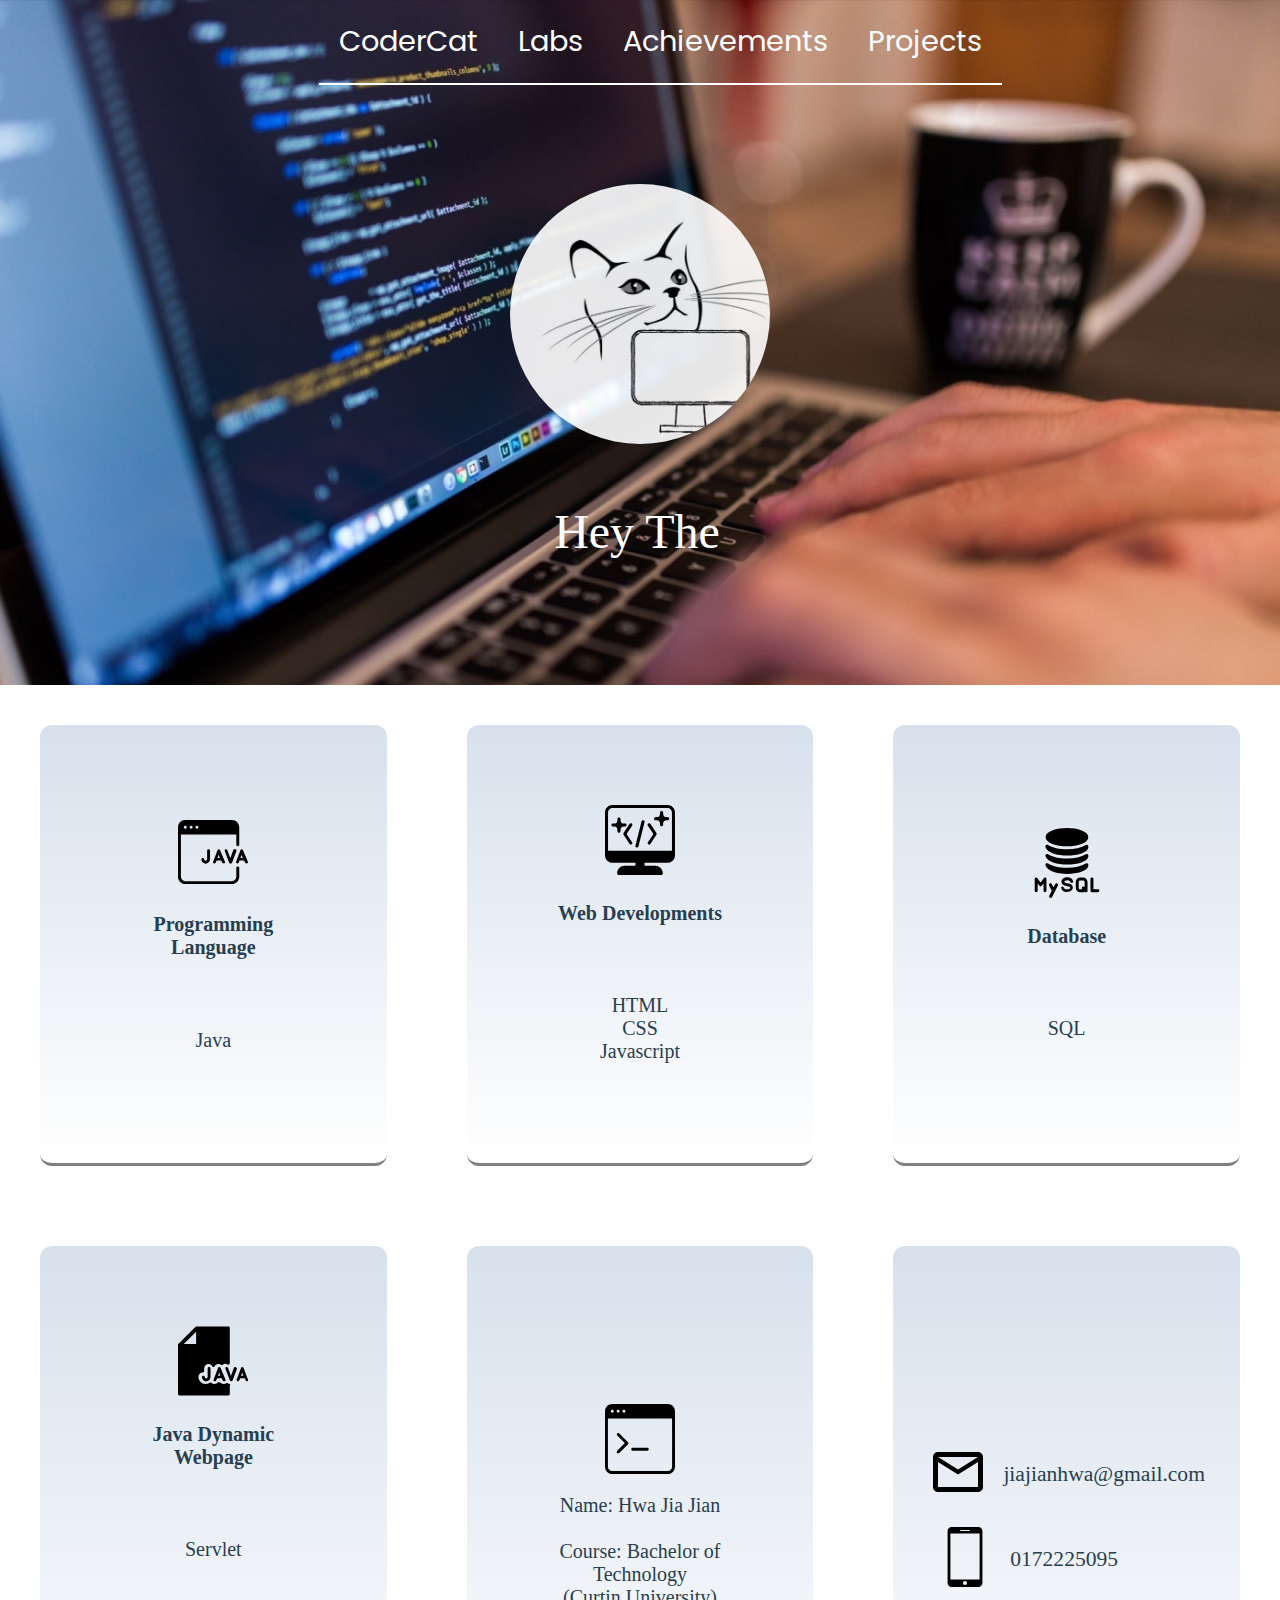
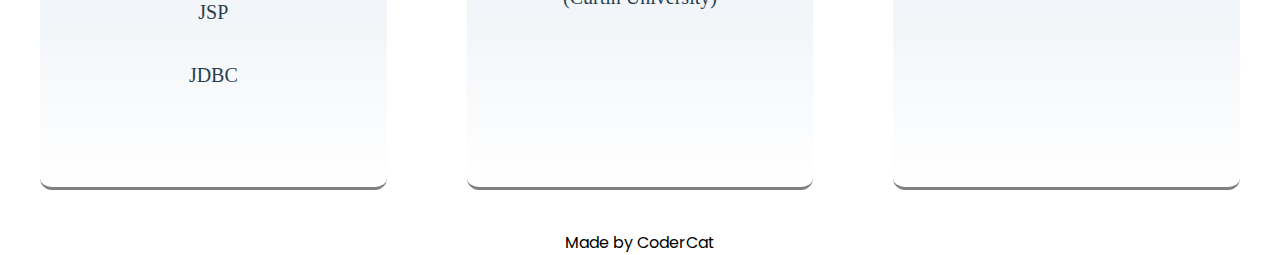
==== index.html @ d5ee4cfd "projectsincluded" ====
<!DOCTYPE html>

<html>
    <head>
        <meta charset="utf-8">
        <meta name="viewport" content="width=device-width, initial-scale=1">

        <link href="https://fonts.googleapis.com/css2?family=Roboto:wght@300&display=swap" rel="stylesheet">
        <link rel="preconnect" href="https://fonts.gstatic.com">
<link href="https://fonts.googleapis.com/css2?family=Poppins:wght@200&display=swap" rel="stylesheet">
        <link rel="stylesheet" type="text/css" href="style.css">

        <title>Jian | Programmer</title>
    </head>

    <body>
      <section class="main-section">
        <nav class="main-nav">
          <ul class="main-nav-container">
              <li><a href=".">CoderCat</a></li>
              <li><a href="labs.html">Labs</a></li>
              <li><a href="achievements.html">Achievements</a></li>
              <li><a href="project.html">Projects</a></li>
              
          </ul>
        </nav>

        <section class="title">
          <div class="title-background"></div>
          
          <div class="main-container">
            <div class="logo"></div>
            <!-- <h1 class="main-title">Programmer & Learner</h1>   -->
            <div class='console-container'>
              <span id='titleText'></span>
              <div class='console-underscore' id='console'>&#95;</div>
            </div>
          </div>
          
        </section>
      </section>
    
      <section class="self-introduction-section">
          <!-- <div class="selfintro-inner-bg">
            <div class="self-introduction-container">
              <h1 class="self-introduction-title">I am <span class="emphasize">Jian</span></h1>
              <p><span class="emphasize">C</span>oder, <span class="emphasize">L</span>earner</p>
              
            </div>
          </div> -->
  
          <div class="skills-container">
            <div class="skillsElement java-container">
              <div class="java-logo"></div>
              <h4>Programming Language</h4><br>
              <p>Java</p>
            </div>
  
            <div class="skillsElement web-container">
              <div class="webdev-logo"></div>
              <h4>Web Developments</h4><br>
              <p>HTML<br>CSS<br>Javascript</p>
            </div>
  
            <div class="skillsElement server-container">
              <div class="db-logo"></div>
              <h4>Database</h4><br>
              <p>SQL</p>
            </div>
  
            <div class="skillsElement javaWeb-container">
              <div class="javaWeb-logo"></div>
              <h4>Java Dynamic Webpage</h4><br>
              <p>Servlet</p>
              <p>JSP</p>
              <p>JDBC</p>
            </div>
  
            <div class="skillsElement etc-container">
              <div class="etc-logo"></div>
              <p>Name: Hwa Jia Jian<br><br>
                 Course: Bachelor of Technology<br>
                 (Curtin University)

              </p>
            </div>

            <div class="skillsElement contact-container">
              <div class="email-container">
                <div class="emaillogo logo">
                  <img src="Images/emailsvg.svg">
                </div>
              <div class="email">jiajianhwa@gmail.com</div>
                
              </div>
                
              <div class="phoneNum-container">
                <div class="phonelogo logo">
                  <img src="Images/smartphone-call.svg">
                </div>
              <div class="phonenumber">0172225095</div>
    

            </div>
  
          </div>
      </section>

      <!-- <section class="skills">
        <div class="skills-container">
          
          <div class="skills-background"></div>
          <div class="skillsElement java-container">
          <h4>Programming Language</h4><br>
          <p>Java</p>
          
          </div>
          <div class="skillsElement web-container">
            <h4>Web Developments</h4><br>
            <p>HTML<br>CSS<br>Javascript<br>Bootstrap</p>
          </div>
          <div class="skillsElement server-container">
            <h4>Database</h4><br>
            <p>SQL</p>
          </div>

          <div class="skillsElement backend-container">
            <h4>BackEnd</h4><br>
            <p>Servlet</p>
            <p>JSP</p>
            <p>JDBC</p>
          </div>
        </div>
          
      </section> -->
      <script type= "text/javascript" src="indexScript.js"></script>
      <script>
        consoleText(['Hey There!', 'I am Jian', 'A passionate programmer'], 'titleText',['white','white','white']);
    </script>
      <footer>Made by CoderCat</footer>
    </body>
</html>
---- style.css ----
html{
    font-family: 'Poppins', sans-serif;
    scroll-behavior: smooth; 
}

body{
    margin:0;
    
}

.main-section{
    background-image: url(Images/codingBackground.jpeg);
    background-repeat: no-repeat;
    background-size: cover;
}


/*-----------------Navigation bar---------------*/

.main-nav-container{
    display:flex;
    justify-content: center;
    margin:0;
    list-style:none;
    font-size: 1.2em;
    height: 10%;
    /* width:80%; */
}

.main-nav-container > li{
    padding: 20px;
    border-bottom: 2px solid white;
}

li > a{
    font-size: 1.5em;
}

li > a{
    color: #FFF;
    text-decoration: none;
}

@media only screen and (max-width: 500px) {
    .main-nav-container{
        font-size: 0.4em;
        
    }

    .main-container > .logo{
        height: 10vh;
        width: 10vh;
    }

    
    .programBtn > button{
        width: auto;
    }

    

}

.main-nav-container > li:hover{
    background-image: linear-gradient(#817984,#a99fa2,#b8adad);
    opacity: 0.8;
}


/* ----------End of Navigation bar----- */
/*index.html*/

/*-----------------Title---------------*/

.title{
    
    height: 600px;
    display: flex;
    flex-direction: column;
    align-items: center;
    justify-content: center;
    color: #FFF;
}


.main-container{
    
    display: flex;
    flex-direction: column;
    align-items: center; 
}


.main-container > .logo{
    background-image: url(Images/cat_logo.png);
    height: 260px;
    width: 260px;
    background-repeat: no-repeat;
    background-size: cover;
    border-radius: 50%;
    opacity: 0.9;
    margin-top: 2vh;
}

.main-container > .main-title{
    font-size: 2.5em;
}


@import url(https://fonts.googleapis.com/css?family=Khula:700);

.hidden {
    opacity:0;
  }

.console-container {
   
    font-family:Khula;
    font-size:3em;
    text-align:center;
    height:100px;
    width:600px;
    display:block;
    position:relative;
    color:white;
    top:30px;
    bottom:0;
    padding-left:30px;
    right:0;
    margin:30px auto;
  }

.console-underscore {
     display:inline-block;
    position:relative;
    top:-0.14em;
    left:10px;
  }


/*-----------------End of title---------------*/

/*-----------------Introduction---------------*/
.self-introduction-section{
    background-color: white;
    font-family: 'Lora', serif;
    
    
}

/*-----------------End of Introduction---------------*/

/* Skills */
.skills-container{
    color: #283e51;
    display: grid;
    grid-template-columns: repeat(auto-fill, minmax(350px, 1fr));
    font-size: 20px;
    /* position: relative; */
    text-align: center;
} 

/* .skills-background{
    background-image: url(codingBackground.jpeg);
    width: 100%;
    height: 100%;            
    position: absolute;
    opacity: 0.2;
    background-repeat: no-repeat;
    background-size: 100%;
} */

.skillsElement{
    display: flex;
    flex-direction: column;
    justify-content: center;
    align-items: center;
    padding: 80px;
    margin: 40px;
    border-radius: 12px;
    
    background-color:white;
    background-image: linear-gradient(#d7e1ec,#ffffff);
    border-bottom: 3px solid grey; 
    
}

.skillsElement:hover{
    background-image: linear-gradient(#f5f7fa,#b8c6db);
}

.java-logo{
    height: 70px;
    width: 70px;
    background: url(Images/java.svg);
    background-repeat: no-repeat;
}

.webdev-logo{
    height: 70px;
    width: 70px;
    background: url(Images/webdev.svg);
    background-repeat: no-repeat;
}

.db-logo{
    height: 70px;
    width: 70px;
    background: url(Images/mysql.svg);
    background-repeat: no-repeat;
}

.javaWeb-logo{
    height: 70px;
    width: 70px;
    background: url(Images/javaweb.svg);
    background-repeat: no-repeat;
}

.etc-logo{
    height: 70px;
    width: 70px;
    background: url(Images/etc.svg);
    background-repeat: no-repeat;
}

.email-container{
    flex-direction: row;
    display: flex;
    font-size: 18px;
}

.emaillogo>img{
    width:60px;
    height:60px;
}

.email{
    display:flex;
    justify-items: center;
    align-items: center;
    margin-left: 15px;
    font-size: 1.2em;
}


.phoneNum-container{
    font-size: 18px;
    margin-top: 20px;
    flex-direction: row;
    display: flex;
    margin-left: -80px;
}

.phonelogo>img{
    width:60px;
    height:60px;
}

.phonenumber{
    display:flex;
    justify-items: center;
    align-items:center;
    margin-left: 15px;
    font-size: 1.2em;

}

/*-----------------End of skills---------------*/


/* Footer */
footer{
    text-align: center;
}

/*-----------------End of index.html---------------*/

/*-----------------labs.html---------------*/
.main-section-lab{
    height: 100px;
    background-image: url(Images/macbook.jpg);
    background-repeat: no-repeat;
    background-size: cover;
    background-position: bottom;
}

.labsContainer{
    font-size: 3em;
    font-family: 'Lora', serif;
}

.programmingQuesContainer{
    display: flex;
    flex-direction: row;
    flex-wrap:nowrap;
    
}

.programImage{
    background-image: url(Images/laptop_plant.jpg);
    background-repeat: no-repeat;
    background-position:center;
    background-size:cover;
    
    width: 50vw;
    height: 30vh;
    flex:1;
}

.programInner{
    flex:1;
    display: flex;
    background-color:#F2F2F2;
    flex-direction: column;
    align-items: center;
    justify-content: center;
}

.programInner > .programDescription{
    padding-left: 50px;
}

.programBtn{
    margin-top:4vh;
    
}

.programBtn > button{
    
    height: 100%;
    width: 100%;
    text-align: center;
    border-radius: 25px;
    border: 1px solid #555;
    
}

.programBtn > button:hover{
    background-color:ghostwhite;
}

.DSAContainer{
    display: flex;
    flex-direction: row;
    flex-wrap:nowrap;
    
}

.DSAImage{
    background-image: url(Images/calculation.jpg);
    background-repeat: no-repeat;
    background-position:bottom;
    background-size: cover;

    width: 50vw;
    height: 30vh;
    flex:1;
}

.DSAInner{
    flex:1;
    display: flex;
    background-color:#F2F2F2;
    flex-direction: column;
    align-items: center;
    justify-content: center;
}

.DSAInner > .DSADescription{
    padding-left: 50px;
}

.DSABtn{
    margin-top:4vh;
    
}

.DSABtn > button{
    border: 1px solid #555;
    height: 100%;
    width: 100%;
    text-align: center;
    border-radius: 25px;
}   

.DSABtn > button:hover{
    background-color:ghostwhite;
}


.SrvJSPContainer{
    display: flex;
    flex-direction: row;
    flex-wrap:nowrap;
    
}

.SrvJSPImage{
    background-image: url(Images/web.jpg);
    background-repeat: no-repeat;
    background-position:bottom;
    background-size: cover;

    width: 50vw;
    height: 30vh;
    
    flex:1;
}

.SrvJSPInner{
    flex:1;
    display: flex;
    background-color:#F2F2F2;
    flex-direction: column;
    align-items: center;
    justify-content: center;
}

.SrvJSPInner > .SrvJSPDescription{
    padding-left: 50px;
}

.SrvJSPBtn{
    margin-top:4vh;
    
}

.SrvJSPBtn > button{
    height: 100%;
    width: 100%;
    text-align: center;
    border-radius: 25px;
    border: 1px solid #555;
}    

.SrvJSPBtn > button:hover{
    background-color:ghostwhite;
}


/*-----------------End of labs.html---------------*/

/*-----------------programming.html---------------*/
/* Popup container - can be anything you want */
/* Programming button popup */
.programbtn {
    position: relative;
    display: inline-block;
    cursor: pointer;
    -webkit-user-select: none;
    -moz-user-select: none;
    -ms-user-select: none;
    user-select: none;
  }
  
  /* The actual popup */
  .programbtn .prgmbtnOverText {
    visibility: hidden;
    width: 160px;
    background-color: #555;
    color: #fff;
    text-align: center;
    border-radius: 6px;
    padding: 8px 0;
    position: absolute;
    z-index: 1;
    bottom: 125%;
    left: 50%;
    margin-left: -80px;
  }
  
  /* Popup arrow */
  .programbtn .prgmbtnOverText::after {
    content: "";
    position: absolute;
    top: 100%;
    left: 50%;
    margin-left: -5px;
    border-width: 5px;
    border-style: solid;
    border-color: #555 transparent transparent transparent;
  }
  
  /* Toggle this class - hide and show the popup */
  .programbtn .show {
    visibility: visible;
    -webkit-animation: fadeIn 1s;
    animation: fadeIn 1s;
  }

  .programbtn .hide {
    visibility:hidden;
    
  }
/* End of Programming button popup */

/* DSA button popup */
  .dsabtn {
    position: relative;
    display: inline-block;
    cursor: pointer;
    -webkit-user-select: none;
    -moz-user-select: none;
    -ms-user-select: none;
    user-select: none;
  }
  
  /* The actual popup */
  .dsabtn .dsabtnOverText {
    visibility: hidden;
    width: 160px;
    background-color: #555;
    color: #fff;
    text-align: center;
    border-radius: 6px;
    padding: 8px 0;
    position: absolute;
    z-index: 1;
    bottom: 125%;
    left: 50%;
    margin-left: -80px;
  }
  
  /* Popup arrow */
  .dsabtn .dsabtnOverText::after {
    content: "";
    position: absolute;
    top: 100%;
    left: 50%;
    margin-left: -5px;
    border-width: 5px;
    border-style: solid;
    border-color: #555 transparent transparent transparent;
  }
  
  /* Toggle this class - hide and show the popup */
  .dsabtn .show {
    visibility: visible;
    -webkit-animation: fadeIn 1s;
    animation: fadeIn 1s;
    
  }

  .dsabtn .hide {
    visibility:hidden;
    -webkit-animation: fadeOut 1s;
    animation: fadeOut 1s;
  }
  
  /* Add animation (fade in the popup) */
  @-webkit-keyframes fadeIn {
    from {opacity: 0;} 
    to {opacity: 1;}
  }
  
  @keyframes fadeIn {
    from {opacity: 0;}
    to {opacity:1 ;}
  }
/* End of DSA button popup */

/* ServletJsp button popup */
.SrvJSPbtn {
    position: relative;
    display: inline-block;
    cursor: pointer;
    -webkit-user-select: none;
    -moz-user-select: none;
    -ms-user-select: none;
    user-select: none;
  }
  
  /* The actual popup */
  .SrvJSPbtn .SrvJSPbtnOverText {
    visibility: hidden;
    width: 160px;
    background-color: #555;
    color: #fff;
    text-align: center;
    border-radius: 6px;
    padding: 8px 0;
    position: absolute;
    z-index: 1;
    bottom: 125%;
    left: 50%;
    margin-left: -80px;
  }
  
  /* Popup arrow */
  .SrvJSPbtn .SrvJSPbtnOverText::after {
    content: "";
    position: absolute;
    top: 100%;
    left: 50%;
    margin-left: -5px;
    border-width: 5px;
    border-style: solid;
    border-color: #555 transparent transparent transparent;
  }
  
  /* Toggle this class - hide and show the popup */
  .SrvJSPbtn .show {
    visibility: visible;
    -webkit-animation: fadeIn 1s;
    animation: fadeIn 1s;
    
  }

  .SrvJSPbtn .hide {
    visibility:hidden;
    -webkit-animation: fadeOut 1s;
    animation: fadeOut 1s;
  }
  
  /* Add animation (fade in the popup) */
  @-webkit-keyframes fadeIn {
    from {opacity: 0;} 
    to {opacity: 1;}
  }
  
  @keyframes fadeIn {
    from {opacity: 0;}
    to {opacity:1 ;}
  }
 /* End of ServletJsp button popup */
  /* End of labs.html */


/* programming, dsa and servletjsp .html */
.programQues{
      background-color: #555;
      display: flex;
      color: white;
      
      /* border: 1px solid red; */
}

.programQues1-container{
    border-bottom: 1px solid white;
}


.dsaQues{
    background-color: #555;
    display: flex;
    flex-direction: column;
    color: white;
}

.borderBtm{
    border-bottom: 1px solid white;
}

.dsaQues1 > img{
    height: 60vh;
    width: 60vh;
}

.srvJsp{
    background-color: #555;
    display:flex;
    flex-direction: column;
    color: white;
}
/* End of programming, dsa and servletjsp .html */


/*project.html*/
.bugreportingSystem{
    position: relative;
    height: 44vh;
    width: 100%;
    background-color: #36096d;
    background-image: linear-gradient(315deg, #36096d 0%, #37d5d6 74%);
    overflow: hidden;
}

.bugreportSystembg{
    
    height:44vh;
    width:68vw;
    background-color: #37d5d6;
    background-image: url(Images/bugtrackinghome.jpg);
    background-repeat: no-repeat;
    background-size: contain;
    background-position: center;
    display: inline-block;
    visibility: hidden;
    animation: all ease 0.8s;
   
}

.arrow-blue{
    width: 0;
    height: 44vh;
    border-style: solid;
    border-width: 23vh 0 23vh 10vh;
    border-color: transparent transparent transparent #37d5d6;
    display: inline-block;
    left: 100%;
    position: relative;
}


.sortingAnimation{
    position: relative;
    height: 45vh;
    width: 100%;
    background-color: #f8ceec;
    background-image: linear-gradient(315deg, #f8ceec 0%, #a88beb 74%);
    overflow: hidden;
}

.sortAnimationbg{
    
    height:45vh;
    width:68vw;
    background-color: #f8ceec;
    background-image: url(Images/sortingalgohome.jpg);
    background-repeat: no-repeat;
    background-size: contain;
    background-position: center;
    display: inline-block;
    visibility: hidden;
    animation: all ease 0.8s;
   
}

.arrow-pink{
    width: 0;
    height: 45vh;
    border-style: solid;
    border-width: 23vh 0 23vh 10vh;
    border-color: transparent transparent transparent #f8ceec;
    display: inline-block;
    left: 100%;
    position: relative;
}


/*End of project.html*/


/*bugtrackingProject.html*/
.project{
    background-color: #555;
    color:white;
}

.project h1{
    margin-top: 0;
    padding-top:30px;
    text-align: center;
    font-size: 3em;
    
}

.use-container{
    display: flex;
    flex-direction: row;
    justify-content:space-around;
    align-items: center;
    font-size: 1.3em;
    
}

.tech-container{
    margin:auto;
}


.project-intro{
    margin-top: 10vh;
    font-size: 1.2em;
}

.bugtrackingresult{
    display:flex;
    flex-direction: column;
    justify-content: center;
    align-items: center;
}

.bugtrackingresult > img{
    height:80vh;
    width:80vw;
}



/*achievments.html*/
* {box-sizing:border-box}


.achivementsbg{
    background-color: #555;
}

/* Slideshow container */
.slideshow-container {
  max-width: 1000px;
  position: relative;
  margin: auto;
  
}

/* Hide the images by default */
.mySlides {
  display: none;
}

.mySlides > img{
    height:780px;
    
}

/* Next & previous buttons */
.prev, .next {
  cursor: pointer;
  position: absolute;
  top: 50%;
  width: auto;
  margin-top: -22px;
  padding: 16px;
  color: black;
  font-weight: bold;
  font-size: 18px;
  transition: 0.6s ease;
  border-radius: 0 3px 3px 0;
  user-select: none;
}

/* Position the "next button" to the right */
.next {
  right: 0;
  border-radius: 3px 0 0 3px;
}

/* On hover, add a black background color with a little bit see-through */
.prev:hover, .next:hover {
  background-color: rgba(0,0,0,0.8);
}

/* Caption text */
.text {
  color: black;
  background-color: #F2F2F2;
  font-weight: 800;
  font-size: 20px;
  padding: 1px 12px;
  position: relative;
  bottom: 90px;
  width: 100%;
  text-align: center;
}

/* Number text (1/3 etc) */
.numbertext {
  color: black;
  font-size: 12px;
  padding: 8px 12px;
  position: absolute;
  top: 0;
}

/* The dots/bullets/indicators */
/* .dot {
  cursor: pointer;
  height: 15px;
  width: 15px;
  margin: 0 2px;
  background-color: #bbb;
  border-radius: 50%;
  display: inline-block;
  transition: background-color 0.6s ease;
}

.active, .dot:hover {
  background-color: #717171;
} */

/* Fading animation */
.fade {
  -webkit-animation-name: fade;
  -webkit-animation-duration: 1.5s;
  animation-name: fade;
  animation-duration: 1.5s;
}

@-webkit-keyframes fade {
  from {opacity: .4}
  to {opacity: 1}
}

@keyframes fade {
  from {opacity: .4}
  to {opacity: 1}
}

/*sortingAnimation.html*/
.back{
    position: absolute;
    top:0%;
    left:0%;
    width: 15vw;
    height:15vh;
    cursor: pointer;
    
}

.backarrow{
    position: absolute;
    top:35%;
    left:35%;
    width:40px;
    height:10px;
    background-color: #fff;
    box-shadow: 0 3px 5px rgba(0, 0, 0, .2);
}

.backarrow::after, .backarrow::before{
    content: '';
    position: absolute;
    width: 60%;
    height: 10px;
    left: -13px;
    background-color: #fff;
}

.backarrow::after{
    top:-7px;
    transform: rotate(125deg);
}

.backarrow::before{
    top:8px;
    transform: rotate(-125deg);
}

.title_bg{
    border: 1px solid #f8ceec;
    background-color: #f8ceec;
    background-image: linear-gradient(315deg, #f8ceec 0%, #a88beb 74%);

    height: 30vh;
    background-position: center;
    background-repeat: no-repeat;
    background-size: cover;
}

.title_bg > h1{
    padding-top:10vh;
    text-align: center;
    color: white;
}

.option-bars{
    display: flex;
    flex-direction: row;
    justify-content: center;
    align-items: center;
    background-color: #a88beb;
    height: 10vh;
    
}

.algos > button{
    height: 4vh;
    border-radius: 35px;
    border: 0.1px solid #a88beb;
    background-color: #f8ceec;
    text-align: center;
}

.algos > button:hover{
    background-color: #a88beb;
}

.animationcontainer
{
    display: grid;
    grid-template-columns: 100%;
    
}  


#array_container
{
  
    display: flex;
    width: 100%;
    height:60vh;
    background-color: #a88beb;
}

.funtext{
    background-color: #a88beb;
    width:100%;
    position: fixed;
    bottom: 7vh;
    text-align: center;
}

.hide
{
    display: none;
}
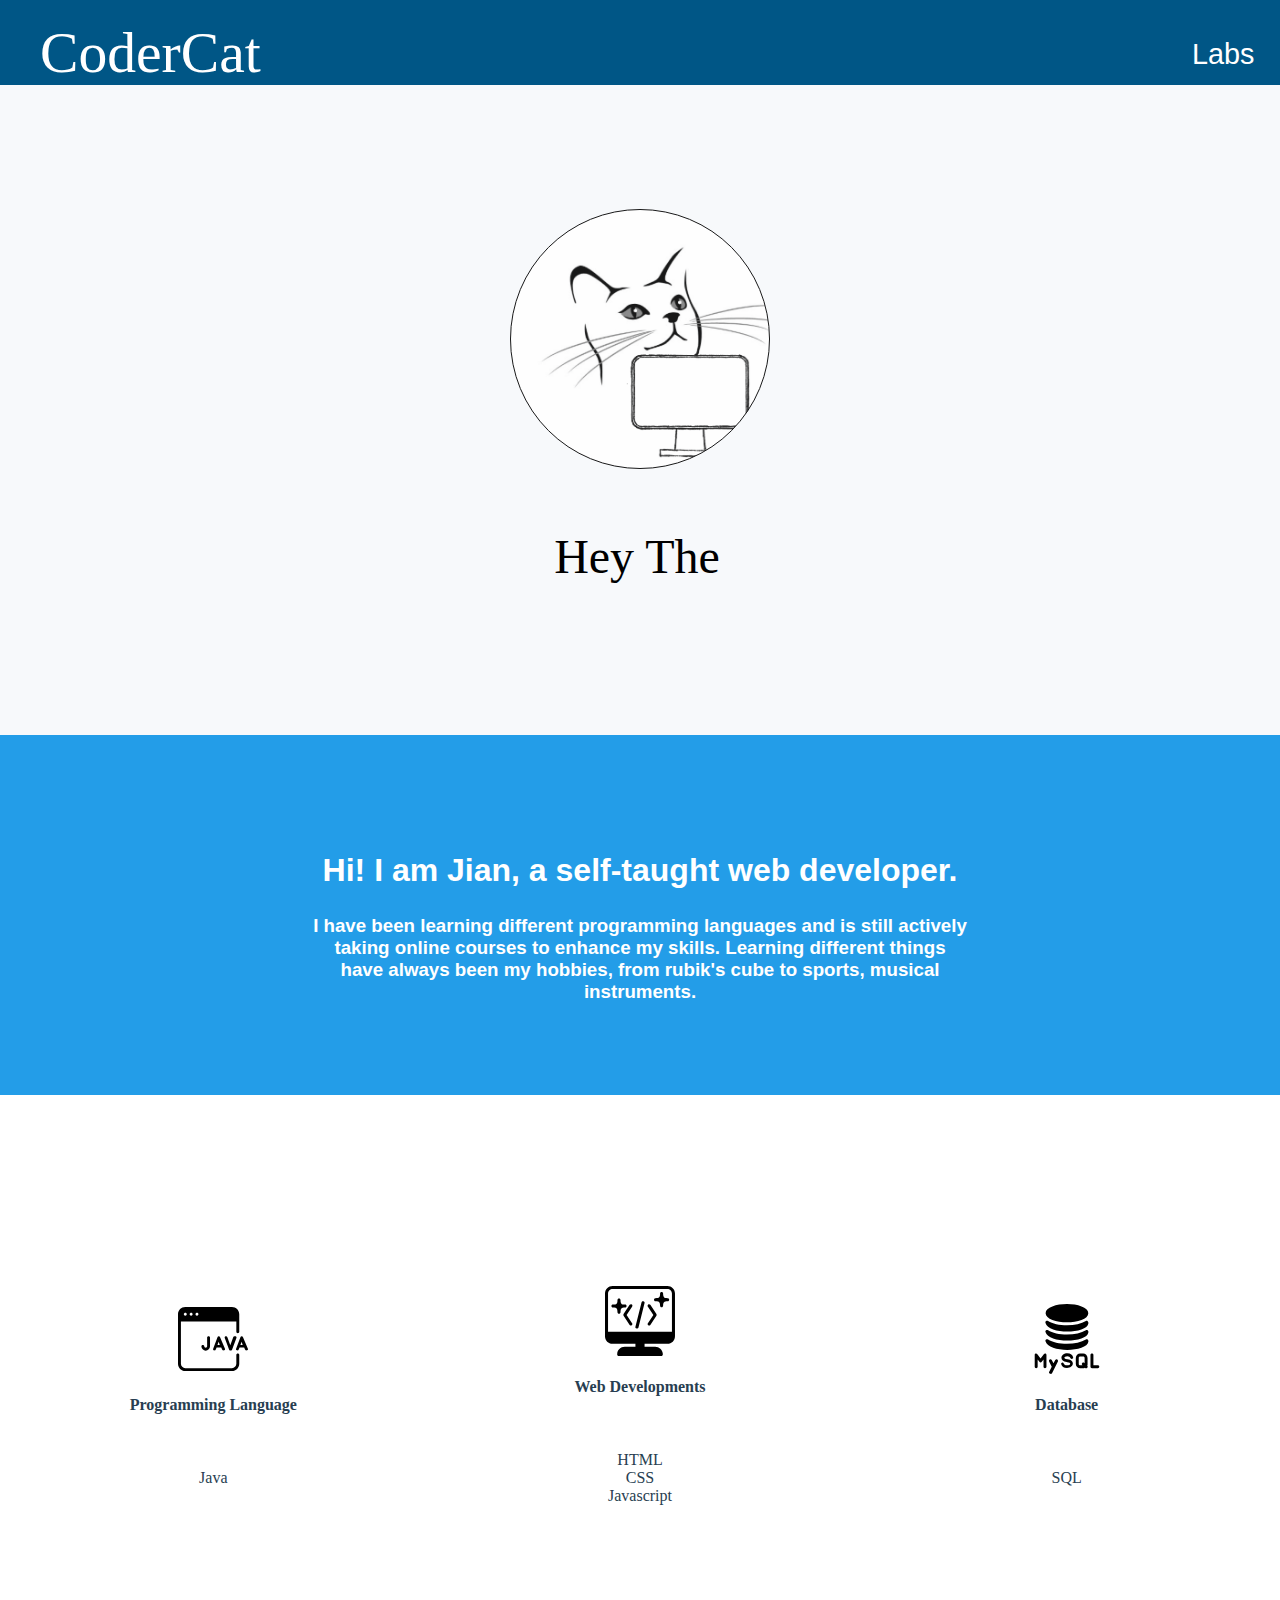
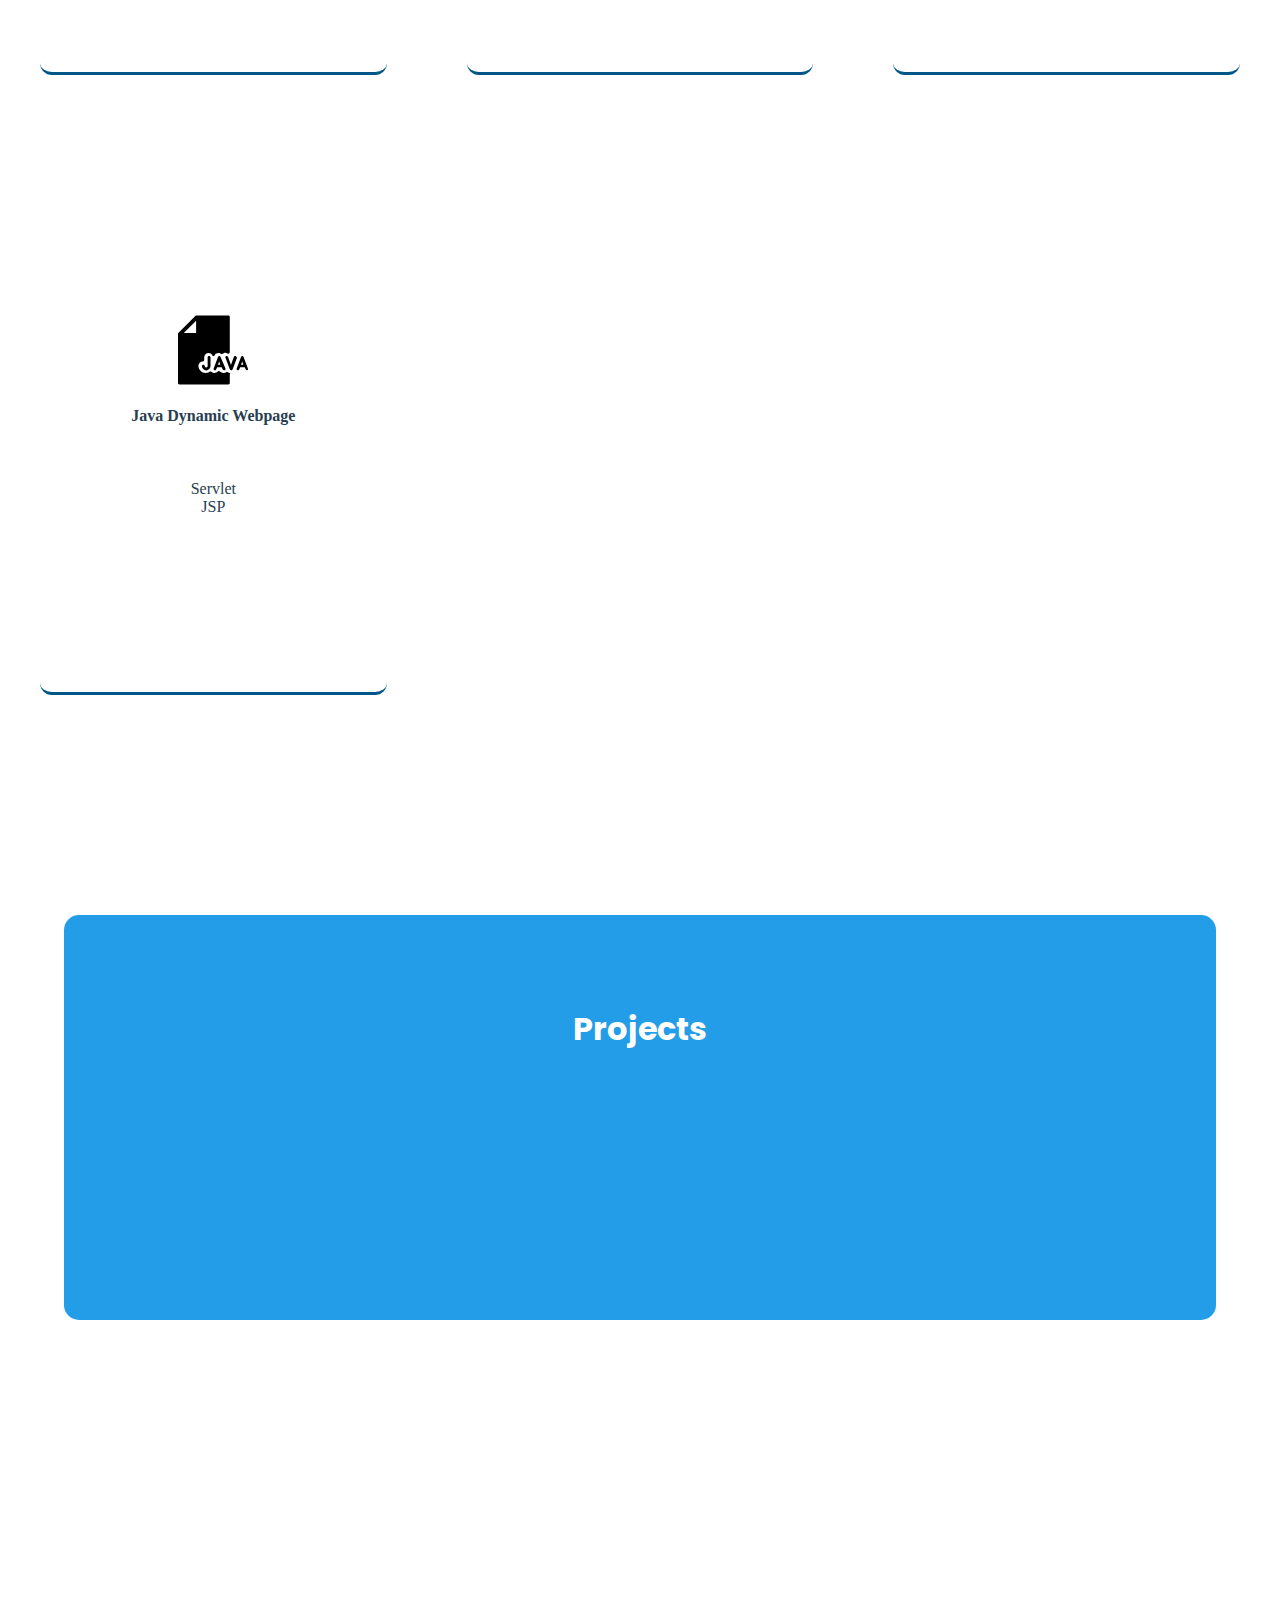
==== commit eff47905: "newdesign" ====
--- a/index.html
+++ b/index.html
@@ -18,9 +18,9 @@
         <nav class="main-nav">
           <ul class="main-nav-container">
               <li><a href=".">CoderCat</a></li>
-              <li><a href="labs.html">Labs</a></li>
-              <li><a href="achievements.html">Achievements</a></li>
-              <li><a href="project.html">Projects</a></li>
+              <li id="labsnav"><a href="labs.html">Labs</a></li>
+              <!-- <li><a href="achievements.html">Achievements</a></li> -->
+              <!-- <li><a href="project.html">Projects</a></li> -->
               
           </ul>
         </nav>
@@ -48,7 +48,15 @@
               
             </div>
           </div> -->
-  
+          <div class="self-intro view-on-scroll">
+            <h2>Hi! I am Jian, a self-taught web developer.</h2>
+            <h3>I have been learning different programming languages
+              and is still actively <br>taking online courses to enhance my skills.
+              Learning different things<br> have always been my hobbies, from
+              rubik's cube to sports, musical <br>instruments.
+
+            </h3>
+          </div>
           <div class="skills-container">
             <div class="skillsElement java-container">
               <div class="java-logo"></div>
@@ -71,12 +79,10 @@
             <div class="skillsElement javaWeb-container">
               <div class="javaWeb-logo"></div>
               <h4>Java Dynamic Webpage</h4><br>
-              <p>Servlet</p>
-              <p>JSP</p>
-              <p>JDBC</p>
+              <p>Servlet<br>JSP</p>
             </div>
   
-            <div class="skillsElement etc-container">
+            <!-- <div class="skillsElement etc-container">
               <div class="etc-logo"></div>
               <p>Name: Hwa Jia Jian<br><br>
                  Course: Bachelor of Technology<br>
@@ -98,13 +104,60 @@
                 <div class="phonelogo logo">
                   <img src="Images/smartphone-call.svg">
                 </div>
-              <div class="phonenumber">0172225095</div>
+              <div class="phonenumber">0172225095</div> -->
     
 
             </div>
   
           </div>
       </section>
+
+      <section class="projects">
+        <h1>Projects</h1>
+        <div class="projectcontainer view-on-scroll">
+          <img src="Images/bugtrackinghome.jpg">
+          <div class="projectdesccontainer">
+            <h2>Bug Tracking System</h2>
+            <p>A simple program that view, add employees,
+              view, add project, report bugs found
+                using Java Web and JDBC
+            </p>
+
+            <a href="bugtrackingProject.html"><button type="button">Learn More!</button></a>
+          </div>
+        </div>
+
+
+        <div class="projectcontainer view-on-scroll">
+          <img src="Images/sortingalgohome.jpg">
+          <div class="projectdesccontainer">
+            <h2>Sorting Algorithm Visualizer</h2>
+            <p>A simple program that illustrates how
+              bubble sort, insertion sort and selection
+              sort work.
+            </p>
+
+            <a href="sortingAlgo.html"><button type="button">Learn More!</button></a>
+          </div>
+        </div>
+
+
+        <div class="projectcontainer view-on-scroll">
+          <img src="Images/chemistryDungeon.png">
+          <div class="projectdesccontainer">
+            <h2>Chemistry Dungeon</h2>
+            <p>Just a fun chemistry educational card game.
+              Score by correctly playing all element cards that are required to
+              form selected compound. Build using Unity Engine and C# language.
+            </p>  
+          </div>
+        </div>
+        
+      </section>
+
+      <!-- <section class="moreMe">
+        <h2>More about me</h2>
+      </section> -->
 
       <!-- <section class="skills">
         <div class="skills-container">
@@ -135,8 +188,10 @@
       </section> -->
       <script type= "text/javascript" src="indexScript.js"></script>
       <script>
-        consoleText(['Hey There!', 'I am Jian', 'A passionate programmer'], 'titleText',['white','white','white']);
+        consoleText(['Hey There!', 'I am Jian', 'A passionate programmer'], 'titleText',['black','black','black']);
     </script>
-      <footer>Made by CoderCat</footer>
+
+      <script type="text/javascript" src="projectScript.js"></script>
+      <!-- <footer>Made by CoderCat</footer> -->
     </body>
 </html>--- a/style.css
+++ b/style.css
@@ -9,9 +9,10 @@
 }
 
 .main-section{
-    background-image: url(Images/codingBackground.jpeg);
+    /* background-image: url(Images/whitebgbluehexa.jpg);
     background-repeat: no-repeat;
     background-size: cover;
+    background-position:top; */
 }
 
 
@@ -19,27 +20,42 @@
 
 .main-nav-container{
     display:flex;
-    justify-content: center;
+    justify-content: space-between;
     margin:0;
     list-style:none;
     font-size: 1.2em;
     height: 10%;
+    background-color: #005686;
     /* width:80%; */
 }
 
 .main-nav-container > li{
-    padding: 20px;
-    border-bottom: 2px solid white;
+    /* padding: 20px;
+    border-bottom: 2px solid #2F4960; */
+    font-family: Brush Script MT, Brush Script Std, cursive;
+    font-size: 2em;  
+    padding-top: 20px; 
+    color: white;
 }
 
 li > a{
     font-size: 1.5em;
-}
-
-li > a{
-    color: #FFF;
+    color: white;
     text-decoration: none;
 }
+
+#labsnav{
+    text-align: center;
+    /* height: 3vh; */
+    font-family: Arial, Helvetica, sans-serif;
+    font-size: 1em;
+    margin-top: 2vh;
+    margin-right: 2vw;
+    /* background-color:#239de8 ;
+    border: 1px solid #239de8; */
+}
+
+
 
 @media only screen and (max-width: 500px) {
     .main-nav-container{
@@ -61,9 +77,8 @@
 
 }
 
-.main-nav-container > li:hover{
-    background-image: linear-gradient(#817984,#a99fa2,#b8adad);
-    opacity: 0.8;
+.main-nav-container > li>a:hover{
+    color: #239de8;
 }
 
 
@@ -74,17 +89,17 @@
 
 .title{
     
-    height: 600px;
+    height: 650px;
     display: flex;
     flex-direction: column;
     align-items: center;
     justify-content: center;
-    color: #FFF;
+    color: black;
+    background-color: #F7F9FB;
 }
 
 
 .main-container{
-    
     display: flex;
     flex-direction: column;
     align-items: center; 
@@ -98,6 +113,7 @@
     background-repeat: no-repeat;
     background-size: cover;
     border-radius: 50%;
+    border: 0.2px solid black;
     opacity: 0.9;
     margin-top: 2vh;
 }
@@ -115,14 +131,14 @@
 
 .console-container {
    
-    font-family:Khula;
+    font-family:New Century Schoolbook, TeX Gyre Schola, serif;
     font-size:3em;
     text-align:center;
     height:100px;
     width:600px;
     display:block;
     position:relative;
-    color:white;
+    color:#205B7A;
     top:30px;
     bottom:0;
     padding-left:30px;
@@ -143,21 +159,43 @@
 /*-----------------Introduction---------------*/
 .self-introduction-section{
     background-color: white;
-    font-family: 'Lora', serif;
-    
-    
+    font-family: New Century Schoolbook, TeX Gyre Schola, serif;
+    
+}
+
+.self-intro{
+    font-family: Arial, Helvetica, sans-serif;
+    text-align: center;     
+    color:  white;
+    background-color: #239DE8;
+    height:40vh;
+    padding-top: 10vh;
+    
+}
+
+.self-intro > h2{
+    font-size: 2em;
 }
 
 /*-----------------End of Introduction---------------*/
 
 /* Skills */
 .skills-container{
+    /* margin-top: 10vh; */
     color: #283e51;
     display: grid;
     grid-template-columns: repeat(auto-fill, minmax(350px, 1fr));
-    font-size: 20px;
+    font-size: 1em;
+    
     /* position: relative; */
     text-align: center;
+    /* background-color: white; */
+    /* background-image: url(Images/whitebgbluehexa.jpg);
+    background-repeat: no-repeat;
+    background-size: cover;
+    background-position:center;
+    background */
+
 } 
 
 /* .skills-background{
@@ -170,7 +208,9 @@
     background-size: 100%;
 } */
 
+
 .skillsElement{
+    
     display: flex;
     flex-direction: column;
     justify-content: center;
@@ -178,15 +218,20 @@
     padding: 80px;
     margin: 40px;
     border-radius: 12px;
+    height: 60vh;
     
     background-color:white;
-    background-image: linear-gradient(#d7e1ec,#ffffff);
-    border-bottom: 3px solid grey; 
+    /* background-image: linear-gradient(#d7e1ec,#ffffff); */
+
+    border-bottom: 3px solid #005686; 
     
 }
 
 .skillsElement:hover{
-    background-image: linear-gradient(#f5f7fa,#b8c6db);
+    /* background-image: linear-gradient(#f5f7fa,#b8c6db);
+     */
+     background-color: #F7F9FB;
+
 }
 
 .java-logo{
@@ -217,7 +262,7 @@
     background-repeat: no-repeat;
 }
 
-.etc-logo{
+/* .etc-logo{
     height: 70px;
     width: 70px;
     background: url(Images/etc.svg);
@@ -264,9 +309,160 @@
     margin-left: 15px;
     font-size: 1.2em;
 
-}
+} */
 
 /*-----------------End of skills---------------*/
+
+/*------------Projects in index.html-----------*/
+
+.projects{
+   margin: 0 auto;
+   background-color: #239DE8;
+   width: 90vw;
+   border-radius: 15px;
+   height: 45vh;
+}
+
+.projects > h1{
+    padding-top: 10vh;
+    margin-top: 20vh;
+    text-align: center;
+    font-size: 2em;
+    color: white;
+}
+
+
+.projectcontainer {
+    /* border: 1em solid #fff;
+    border-bottom: 4em solid #fff;
+    border-radius: .25em; */
+    display: flex;
+    justify-content: center;
+    border-radius: 15px;
+    /* box-shadow: 1em 1em 2em .25em rgba(0,0,0,.2); */
+    margin: 1em auto;
+    opacity: 0;
+    transform: translateY(4em) ;
+    transition: transform 4s .25s cubic-bezier(0,1,.3,1),
+                opacity .3s .25s ease-out;
+    max-width: 1000px;
+    width: 95%;
+    height:60vh;
+    will-change: transform, opacity;
+    background-color: #F7F9FB;
+    
+  }
+
+  .projectcontainer.is-visible {
+    opacity: 1;
+    
+  }
+
+  .projectcontainer > img{
+      margin: auto;
+      margin-left: 3vw;
+      height: 30vh;
+      width: 30vw;
+  }
+
+
+  .projectdesccontainer{
+      text-align: center;
+      display: flex;
+      flex-direction: column;
+      justify-content: center;
+      
+      align-items: center;
+  }
+
+  .projectdesccontainer > a > button{
+      border: 1px solid ;
+      border-radius: 15px;
+      border-color: #239DE8;
+      background-color: #239DE8;
+      color: #ffffff;
+      height: 2em;
+  }
+
+  .projectdesccontainer > button:hover{
+      
+    
+    background-color: #1D83C2;
+    
+}
+
+
+
+
+.sortingprojectcontainer {
+    /* border: 1em solid #fff;
+    border-bottom: 4em solid #fff;
+    border-radius: .25em; */
+    display: flex;
+    justify-content: center;
+    border-radius: 15px;
+    /* box-shadow: 1em 1em 2em .25em rgba(0,0,0,.2); */
+    margin: 1em auto;
+    opacity: 0;
+    transform: translateY(4em) ;
+    transition: transform 4s .25s cubic-bezier(0,1,.3,1),
+                opacity .3s .25s ease-out;
+    max-width: 1000px;
+    width: 95%;
+    height:60vh;
+    will-change: transform, opacity;
+    background-color: #F7F9FB;
+    
+  }
+
+  .sortingprojectcontainer.is-visible {
+    opacity: 1;
+    
+  }
+
+  .sortingprojectcontainer > img{
+      margin: auto;
+      margin-left: 3vw;
+      height: 30vh;
+      width: 30vw;
+  }
+
+
+  .sortingprojectdesccontainer{
+      text-align: center;
+      display: flex;
+      flex-direction: column;
+      justify-content: center;
+      
+      align-items: center;
+  }
+
+  .sortingprojectdesccontainer > a > button{
+      border: 1px solid ;
+      border-radius: 15px;
+      border-color: #239DE8;
+      background-color: #239DE8;
+      color: #ffffff;
+      height: 2em;
+  }
+
+  .sortingprojectdesccontainer > button:hover{
+    background-color: #1D83C2;
+}
+
+
+/* .moreMe{
+    margin: 120vh auto;
+    margin-bottom: 0;
+    text-align: center;
+    background-color: #239DE8;
+    color:white;
+    width: 90vw;
+    border-radius: 15px;
+    height: 20vh;
+} */
+
+/*------------End of projects in index.html-----------*/
 
 
 /* Footer */
@@ -279,15 +475,16 @@
 /*-----------------labs.html---------------*/
 .main-section-lab{
     height: 100px;
-    background-image: url(Images/macbook.jpg);
+    /* background-image: url(Images/macbook.jpg);
     background-repeat: no-repeat;
     background-size: cover;
-    background-position: bottom;
-}
-
-.labsContainer{
-    font-size: 3em;
+    background-position: bottom; */
+}
+
+.labs-container{
+    font-size: 1em;
     font-family: 'Lora', serif;
+    margin-top: -10px;
 }
 
 .programmingQuesContainer{
@@ -332,12 +529,14 @@
     width: 100%;
     text-align: center;
     border-radius: 25px;
-    border: 1px solid #555;
+    border: 1px solid #239DE8;
+    background-color: #239DE8;
+    color:white;
     
 }
 
 .programBtn > button:hover{
-    background-color:ghostwhite;
+    background-color:#1D83C2;
 }
 
 .DSAContainer{
@@ -377,7 +576,9 @@
 }
 
 .DSABtn > button{
-    border: 1px solid #555;
+    border: 1px solid #239DE8;
+    background-color: #239DE8;
+    color:white;
     height: 100%;
     width: 100%;
     text-align: center;
@@ -385,7 +586,7 @@
 }   
 
 .DSABtn > button:hover{
-    background-color:ghostwhite;
+    background-color:#1D83C2;
 }
 
 
@@ -431,11 +632,13 @@
     width: 100%;
     text-align: center;
     border-radius: 25px;
-    border: 1px solid #555;
+    border: 1px solid #239DE8;
+    background-color: #239DE8;
+    color:white;
 }    
 
 .SrvJSPBtn > button:hover{
-    background-color:ghostwhite;
+    background-color:#1D83C2;
 }
 
 
@@ -629,9 +832,10 @@
 
 /* programming, dsa and servletjsp .html */
 .programQues{
-      background-color: #555;
+      background-color: white;
       display: flex;
-      color: white;
+      color: black;
+      flex-direction: column;
       
       /* border: 1px solid red; */
 }
@@ -642,14 +846,14 @@
 
 
 .dsaQues{
-    background-color: #555;
+    background-color: white;
     display: flex;
     flex-direction: column;
-    color: white;
+    color: black;
 }
 
 .borderBtm{
-    border-bottom: 1px solid white;
+    border-bottom: 1px solid black;
 }
 
 .dsaQues1 > img{
@@ -658,16 +862,16 @@
 }
 
 .srvJsp{
-    background-color: #555;
+    background-color: white;
     display:flex;
     flex-direction: column;
-    color: white;
+    color: black;
 }
 /* End of programming, dsa and servletjsp .html */
 
 
 /*project.html*/
-.bugreportingSystem{
+/* .bugreportingSystem{
     position: relative;
     height: 44vh;
     width: 100%;
@@ -736,7 +940,7 @@
     display: inline-block;
     left: 100%;
     position: relative;
-}
+} */
 
 
 /*End of project.html*/
@@ -744,8 +948,8 @@
 
 /*bugtrackingProject.html*/
 .project{
-    background-color: #555;
-    color:white;
+    background-color: white;
+    color:black;
 }
 
 .project h1{
@@ -899,7 +1103,7 @@
 }
 
 /*sortingAnimation.html*/
-.back{
+/* .back{
     position: absolute;
     top:0%;
     left:0%;
@@ -936,7 +1140,7 @@
 .backarrow::before{
     top:8px;
     transform: rotate(-125deg);
-}
+} */
 
 .title_bg{
     border: 1px solid #f8ceec;
